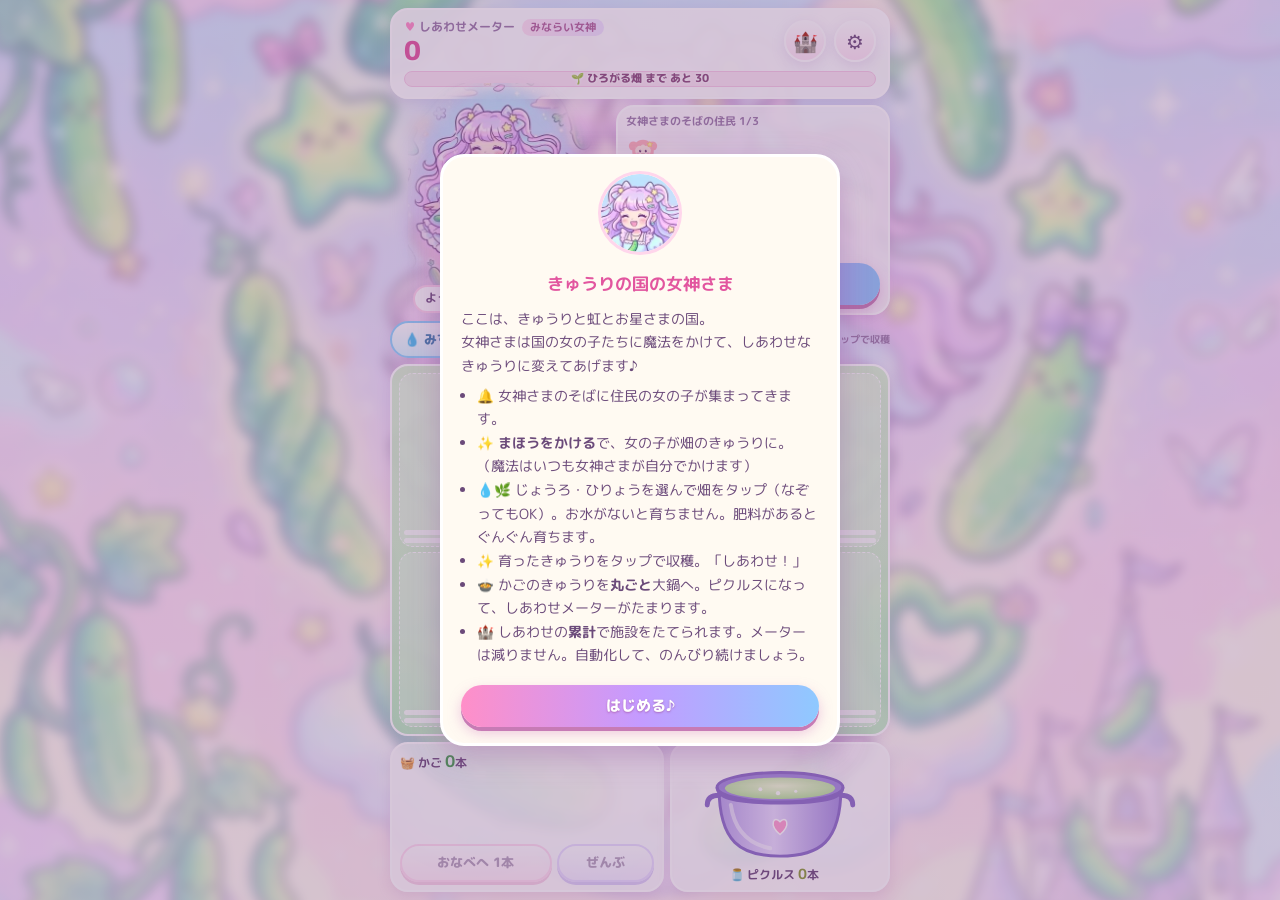
==== index.html @ 70f8a202 "きゅうり育成ゲーム「きゅうりの国の女神さま」を追加 女神さまの魔法で住民をきゅうりにし、水やり・肥料で育てて収穫、 丸ごと大鍋に入れてピクルスにし、しあわせメーターをためる放置系ゲーム。 累計しあわせ" ====
<!doctype html>
<html lang="ja">
<head>
<meta charset="utf-8">
<meta name="viewport" content="width=device-width, initial-scale=1, viewport-fit=cover, user-scalable=no">
<title>きゅうりの国の女神さま</title>
<meta name="description" content="女神さまの魔法で住民の女の子をきゅうりに。育てて収穫して、大鍋でピクルスにして、しあわせメーターをためよう。">
<meta name="theme-color" content="#f7d6ef">
<link rel="icon" href="assets/goddess_face.webp">
<link rel="preconnect" href="https://fonts.googleapis.com">
<link rel="preconnect" href="https://fonts.gstatic.com" crossorigin>
<link href="https://fonts.googleapis.com/css2?family=M+PLUS+Rounded+1c:wght@500;700;800&display=swap" rel="stylesheet">
<link rel="stylesheet" href="style.css">
</head>
<body>
<!-- 共有グラデーション定義 -->
<svg class="defs" aria-hidden="true" width="0" height="0">
  <defs>
    <linearGradient id="g-cuke" x1="0" y1="0" x2="0" y2="1">
      <stop offset="0" stop-color="#b6f09e"/><stop offset=".5" stop-color="#6fcf62"/><stop offset="1" stop-color="#3f9e47"/>
    </linearGradient>
    <linearGradient id="g-pickle" x1="0" y1="0" x2="0" y2="1">
      <stop offset="0" stop-color="#d6d98a"/><stop offset=".5" stop-color="#9fae4f"/><stop offset="1" stop-color="#6f7f34"/>
    </linearGradient>
    <linearGradient id="g-pot" x1="0" y1="0" x2="1" y2="0">
      <stop offset="0" stop-color="#b9a3ea"/><stop offset=".45" stop-color="#e9dcff"/><stop offset="1" stop-color="#a48ce0"/>
    </linearGradient>
    <radialGradient id="g-brine" cx=".5" cy=".4" r=".6">
      <stop offset="0" stop-color="#f3ffd8"/><stop offset="1" stop-color="#b7e39a"/>
    </radialGradient>
    <linearGradient id="g-soil" x1="0" y1="0" x2="0" y2="1">
      <stop offset="0" stop-color="#e8c3a6"/><stop offset="1" stop-color="#c69476"/>
    </linearGradient>
  </defs>
</svg>

<div id="app">
  <header id="top">
    <div class="meter-row">
      <div class="meter-main">
        <div class="meter-label"><span class="heart">♥</span> しあわせメーター <span id="title-name" class="title-name"></span></div>
        <div class="meter-num" id="happy">0</div>
      </div>
      <button id="btn-fac" class="round-btn" aria-label="施設">🏰<span id="fac-badge" class="badge" hidden>!</span></button>
      <button id="btn-menu" class="round-btn" aria-label="メニュー">⚙️</button>
    </div>
    <div class="bar"><div id="meter-fill" class="bar-fill"></div><div id="meter-text" class="bar-text"></div></div>
  </header>

  <section id="stage">
    <div id="goddess-wrap">
      <img id="goddess" src="assets/goddess.webp" alt="きゅうりの女神さま" draggable="false">
      <div id="speech" class="speech">ようこそ、きゅうりの国へ♪</div>
    </div>
    <div id="crowd">
      <div class="crowd-head">女神さまのそばの住民 <span id="queue-count">0/3</span></div>
      <div id="queue"></div>
      <button id="btn-magic" class="magic-btn">✨ まほうをかける ✨</button>
    </div>
  </section>

  <nav id="tools">
    <button class="tool active" data-tool="water">💧 みずやり</button>
    <button class="tool" data-tool="fert">🌿 ひりょう</button>
    <div class="tool-hint">なぞってもOK・育ったらタップで収穫</div>
  </nav>

  <main id="field"></main>

  <footer id="bottom">
    <div id="basket-box">
      <div class="basket-head">🧺 かご <b id="basket-count">0</b>本</div>
      <div id="basket-view"></div>
      <div class="basket-btns">
        <button id="btn-pot1" class="pill">おなべへ 1本</button>
        <button id="btn-potall" class="pill alt">ぜんぶ</button>
      </div>
    </div>
    <div id="pot-box">
      <div id="pot" role="button" aria-label="大鍋（タップで1本入れる）"></div>
      <div class="pot-info">🫙 ピクルス <b id="pickles">0</b>本　<span id="pot-count"></span></div>
    </div>
  </footer>
</div>

<!-- 施設・メニュー -->
<div id="drawer" class="drawer" hidden>
  <div class="drawer-panel">
    <div class="drawer-head">
      <div class="tabs">
        <button class="tab active" data-tab="fac">🏰 施設</button>
        <button class="tab" data-tab="stats">📖 きろく</button>
        <button class="tab" data-tab="settings">⚙️ せってい</button>
      </div>
      <button id="drawer-close" class="round-btn small" aria-label="とじる">✕</button>
    </div>
    <div class="drawer-body">
      <div class="tab-page" data-page="fac">
        <p class="note">しあわせメーターの<b>累計</b>で施設をたてたりレベルアップできます。メーターは減りません♪<br>※住民に魔法をかけるのは、いつでも女神さまのお仕事です。</p>
        <div id="fac-list"></div>
      </div>
      <div class="tab-page" data-page="stats" hidden><div id="stats"></div></div>
      <div class="tab-page" data-page="settings" hidden>
        <label class="setting"><input type="checkbox" id="opt-sound" checked> 効果音</label>
        <label class="setting"><input type="checkbox" id="opt-anim" checked> 自動施設のエフェクトを表示</label>
        <p class="note">データはこのブラウザに自動保存されます。とじている間も施設はゆっくり働きます（最大8時間ぶん）。</p>
        <button id="btn-howto" class="pill">あそびかた</button>
        <button id="btn-reset" class="pill danger">さいしょからやりなおす</button>
      </div>
    </div>
  </div>
</div>

<div id="modal" class="modal" hidden>
  <div class="modal-card">
    <img src="assets/goddess_face.webp" alt="" class="modal-face">
    <div id="modal-body"></div>
    <button id="modal-ok" class="magic-btn">はーい♪</button>
  </div>
</div>

<div id="toast"></div>
<div id="fx"></div>

<script src="game.js"></script>
</body>
</html>
---- style.css ----
:root{
  --ink:#6b4a7a;
  --ink-soft:#9a7aa8;
  --pink:#ff8fc8;
  --pink-soft:#ffd6ec;
  --lav:#c9b3f5;
  --mint:#8fe0a6;
  --cream:#fffaf2;
  --card:rgba(255,255,255,.78);
  --card-strong:rgba(255,255,255,.92);
  --line:#f1c7e3;
  --shadow:0 4px 14px rgba(160,100,180,.18);
}
*{box-sizing:border-box;-webkit-tap-highlight-color:transparent}
html,body{margin:0;height:100%;overflow:hidden}
body{
  font-family:"M PLUS Rounded 1c","Hiragino Maru Gothic ProN","Rounded Mplus 1c",system-ui,sans-serif;
  color:var(--ink);
  background:#f6dff3;
  user-select:none;-webkit-user-select:none;
}
body::before{
  content:"";position:fixed;inset:-20px;z-index:-2;
  background:url(assets/world.webp) center/cover no-repeat;
  filter:blur(6px) saturate(1.05);
}
body::after{
  content:"";position:fixed;inset:0;z-index:-1;
  background:linear-gradient(180deg,rgba(255,240,250,.35),rgba(255,250,255,.55));
}
button{font:inherit;color:inherit;cursor:pointer;border:none;background:none}
.defs{position:absolute;width:0;height:0;overflow:hidden}

#app{
  max-width:520px;height:100vh;height:100dvh;margin:0 auto;
  display:flex;flex-direction:column;gap:6px;
  padding:max(8px,env(safe-area-inset-top)) 10px max(8px,env(safe-area-inset-bottom));
}

/* ---------- header ---------- */
#top{background:var(--card-strong);border-radius:18px;padding:8px 12px 10px;box-shadow:var(--shadow);border:2px solid #fff}
.meter-row{display:flex;align-items:center;gap:8px}
.meter-main{flex:1;min-width:0}
.meter-label{font-size:12px;font-weight:700;color:var(--ink-soft);white-space:nowrap;overflow:hidden;text-overflow:ellipsis}
.heart{color:var(--pink)}
.title-name{display:inline-block;margin-left:4px;padding:0 8px;border-radius:10px;background:linear-gradient(90deg,#ffe3f3,#efe3ff);color:#b0609a;font-size:11px}
.meter-num{font-size:26px;font-weight:800;line-height:1.1;color:#e2559f;letter-spacing:.02em;text-shadow:0 2px 0 #fff}
.round-btn{position:relative;width:42px;height:42px;border-radius:50%;background:linear-gradient(180deg,#fff,#ffe7f5);box-shadow:var(--shadow);font-size:20px;border:2px solid #fff;flex:none}
.round-btn.small{width:34px;height:34px;font-size:15px}
.badge{position:absolute;top:-4px;right:-4px;min-width:20px;height:20px;border-radius:10px;background:#ff5fa8;color:#fff;font-size:12px;font-weight:800;line-height:20px;padding:0 5px;animation:pulse 1s infinite}
.bar{position:relative;height:16px;margin-top:6px;border-radius:9px;background:#fbe6f3;overflow:hidden;border:1.5px solid #f6cbe5}
.bar-fill{height:100%;width:0;border-radius:9px;background:linear-gradient(90deg,#ffb3dc,#ff7fbf,#c79bff);transition:width .3s}
.bar-fill.full{background:linear-gradient(90deg,#ffd36e,#ff8fc8,#a98bff,#7fd6ff,#a98bff,#ff8fc8,#ffd36e);background-size:200% 100%;animation:shine 2s linear infinite}
.bar-text{position:absolute;inset:0;text-align:center;font-size:10.5px;font-weight:800;line-height:13px;color:#8a4a7a;text-shadow:0 0 3px #fff,0 0 3px #fff}

/* ---------- stage ---------- */
#stage{display:flex;gap:6px;align-items:stretch;height:clamp(150px,25vh,210px);flex:none}
#goddess-wrap{position:relative;width:44%;flex:none}
#goddess{position:absolute;left:50%;bottom:-4px;height:112%;transform:translateX(-50%);animation:float 3.2s ease-in-out infinite;cursor:pointer;filter:drop-shadow(0 6px 10px rgba(200,120,200,.35));pointer-events:auto}
#goddess.cast{animation:castpose .6s ease}
.speech{position:absolute;left:0;right:0;bottom:2px;margin:auto;width:max-content;max-width:100%;background:#fff;border-radius:14px;padding:4px 10px;font-size:11.5px;font-weight:700;box-shadow:var(--shadow);border:2px solid var(--pink-soft);z-index:2;text-align:center;line-height:1.35}
.speech::after{content:"";position:absolute;top:-8px;left:50%;margin-left:-6px;border:6px solid transparent;border-bottom-color:#fff;border-top:0}
#crowd{flex:1;min-width:0;display:flex;flex-direction:column;background:var(--card);border-radius:18px;padding:6px 8px 8px;box-shadow:var(--shadow);border:2px solid #fff}
.crowd-head{font-size:11px;font-weight:700;color:var(--ink-soft)}
#queue{flex:1;display:flex;flex-wrap:wrap;align-content:flex-start;gap:2px;overflow:hidden;padding-top:2px}
.girl{width:34px;height:46px;position:relative;animation:hop 1.6s ease-in-out infinite}
.girl svg{width:100%;height:100%;display:block}
.girl .gname{position:absolute;bottom:-3px;left:-6px;right:-6px;text-align:center;font-size:8px;font-weight:800;color:#a05a90;text-shadow:0 0 2px #fff,0 0 2px #fff}
.girl.enter{animation:enter .5s ease-out,hop 1.6s .5s ease-in-out infinite}
.magic-btn{margin-top:4px;padding:10px 8px;border-radius:999px;font-weight:800;font-size:15px;color:#fff;
  background:linear-gradient(90deg,#ff8fc8,#c49bff,#8fc9ff,#c49bff,#ff8fc8);background-size:200% 100%;animation:shine 4s linear infinite;
  box-shadow:0 4px 0 #c77bb5,0 6px 14px rgba(200,100,180,.35);text-shadow:0 1px 2px rgba(150,60,130,.5);transition:transform .08s}
.magic-btn:active{transform:translateY(3px);box-shadow:0 1px 0 #c77bb5}
.magic-btn:disabled{filter:grayscale(.6) opacity(.7);animation:none}

/* ---------- tools ---------- */
#tools{display:flex;gap:6px;align-items:center;flex:none}
.tool{padding:7px 12px;border-radius:999px;background:var(--card);font-weight:800;font-size:13px;border:2px solid #fff;box-shadow:var(--shadow)}
.tool.active{background:linear-gradient(180deg,#fff,#d9f5ff);border-color:#8fd3ff;color:#3b7fb0}
.tool[data-tool=fert].active{background:linear-gradient(180deg,#fff,#dcf7d8);border-color:#8fdc95;color:#3f8a4a}
.tool-hint{flex:1;font-size:10px;color:var(--ink-soft);font-weight:700;text-align:right;line-height:1.2}

/* ---------- field ---------- */
#field{flex:1;min-height:0;display:grid;gap:5px;padding:7px;border-radius:18px;
  background:linear-gradient(180deg,rgba(214,247,206,.85),rgba(186,236,190,.85));
  border:2px solid #fff;box-shadow:var(--shadow);touch-action:none}
.plot{position:relative;min-width:0;min-height:0;border-radius:14px;background:rgba(255,255,255,.45);border:1.5px solid rgba(255,255,255,.9);overflow:hidden;cursor:pointer;display:flex;flex-direction:column}
.plot .art{flex:1;min-height:0;position:relative}
.plot .art svg{position:absolute;inset:0;width:100%;height:100%}
.plot .pbars{display:flex;gap:2px;padding:0 4px 3px}
.pbar{flex:1;height:5px;border-radius:3px;background:rgba(255,255,255,.8);overflow:hidden}
.pbar i{display:block;height:100%;width:0}
.pbar.w i{background:#6cc4ff}
.pbar.f i{background:#86d47a}
.pbar.g{flex:none;width:100%}
.pbar.g i{background:linear-gradient(90deg,#ffd36e,#ff9fd0)}
.plot .pname{position:absolute;top:2px;left:4px;font-size:9px;font-weight:800;color:#8a5a8a;text-shadow:0 0 2px #fff,0 0 2px #fff;white-space:nowrap}
.plot .warn{position:absolute;top:1px;right:3px;font-size:12px;animation:pulse 1s infinite}
.plot.empty{background:rgba(255,255,255,.25);border-style:dashed}
.plot.empty .art::after{content:"あき地";position:absolute;inset:0;display:flex;align-items:center;justify-content:center;font-size:11px;font-weight:800;color:rgba(130,150,110,.7)}
.plot.ready{background:radial-gradient(circle,rgba(255,255,220,.95),rgba(255,236,250,.7));border-color:#ffd36e;animation:glow 1.2s ease-in-out infinite}
.plot.hit{animation:hit .25s}
.plot.small .pname{font-size:8px}

/* ---------- bottom ---------- */
#bottom{display:flex;gap:6px;height:clamp(118px,18vh,150px);flex:none}
#basket-box{flex:1;min-width:0;display:flex;flex-direction:column;background:var(--card);border-radius:18px;padding:6px 8px 8px;box-shadow:var(--shadow);border:2px solid #fff}
.basket-head{font-size:12px;font-weight:700}
.basket-head b{font-size:16px;color:#3f9e47}
#basket-view{flex:1;min-height:0;display:flex;flex-wrap:wrap;align-content:flex-start;gap:0 2px;overflow:hidden;padding:2px 0}
#basket-view svg{width:30px;height:15px}
.basket-btns{display:flex;gap:5px}
.pill{flex:1;padding:8px 6px;border-radius:999px;font-weight:800;font-size:12.5px;background:linear-gradient(180deg,#fff,#ffe1f1);border:2px solid #ffc1e2;box-shadow:0 3px 0 #f0a8cf;transition:transform .08s}
.pill:active{transform:translateY(2px);box-shadow:0 1px 0 #f0a8cf}
.pill.alt{flex:.6;background:linear-gradient(180deg,#fff,#ece2ff);border-color:#d3c0ff;box-shadow:0 3px 0 #bba5ef}
.pill:disabled{opacity:.5}
.pill.danger{background:linear-gradient(180deg,#fff,#ffe0e0);border-color:#ffb0b0;box-shadow:0 3px 0 #e99}
#pot-box{width:44%;flex:none;display:flex;flex-direction:column;align-items:center;background:var(--card);border-radius:18px;padding:2px 4px 6px;box-shadow:var(--shadow);border:2px solid #fff}
#pot{flex:1;min-height:0;width:100%;cursor:pointer;position:relative}
#pot svg{position:absolute;inset:0;width:100%;height:100%}
#pot.splash{animation:hit .3s}
.pot-info{font-size:11.5px;font-weight:700;white-space:nowrap}
.pot-info b{color:#8a9a34;font-size:14px}
#pot-count{font-size:10px;color:var(--ink-soft)}
.bob{animation:bob 2.4s ease-in-out infinite;transform-box:fill-box;transform-origin:center}
.steam{animation:steam 3s ease-in infinite;opacity:0}
.bubble{animation:bubble 2.2s ease-in infinite}

/* ---------- drawer ---------- */
.drawer{position:fixed;inset:0;z-index:20;background:rgba(120,70,130,.25);display:flex;align-items:flex-end;justify-content:center}
.drawer[hidden],.modal[hidden]{display:none}
.drawer-panel{width:100%;max-width:520px;height:82dvh;height:82vh;background:var(--cream);border-radius:22px 22px 0 0;display:flex;flex-direction:column;box-shadow:0 -6px 24px rgba(150,80,160,.3);animation:slideup .25s ease-out;border:3px solid #fff;border-bottom:0}
.drawer-head{display:flex;align-items:center;gap:8px;padding:10px 12px 6px;border-bottom:2px dashed var(--line)}
.tabs{flex:1;display:flex;gap:4px}
.tab{padding:7px 10px;border-radius:12px;font-weight:800;font-size:13px;background:#fbeef7}
.tab.active{background:linear-gradient(180deg,#ffd6ec,#efdcff);color:#a0408a}
.drawer-body{flex:1;overflow-y:auto;padding:10px 12px 24px;-webkit-overflow-scrolling:touch}
.note{font-size:12px;line-height:1.6;background:#fff;border-radius:12px;padding:8px 10px;margin:0 0 10px;border:1.5px solid var(--line)}
.fac{display:flex;gap:10px;align-items:center;background:#fff;border-radius:16px;padding:9px 10px;margin-bottom:8px;border:2px solid #f6e1ef;box-shadow:0 2px 6px rgba(160,100,180,.1)}
.fac.can{border-color:#ffb3dc;background:linear-gradient(90deg,#fff,#fff3fa)}
.fac.locked .fac-icon{filter:grayscale(1) opacity(.45)}
.fac-icon{font-size:30px;width:44px;height:44px;flex:none;display:flex;align-items:center;justify-content:center;background:#fdf2fa;border-radius:12px}
.fac-main{flex:1;min-width:0}
.fac-name{font-weight:800;font-size:14px}
.fac-name small{font-size:11px;color:#e2559f;margin-left:4px}
.fac-desc{font-size:11px;line-height:1.45;color:var(--ink-soft)}
.fac-eff{font-size:11px;font-weight:700;color:#5a8a4a;margin-top:2px}
.fac-prog{height:6px;border-radius:3px;background:#f5e6f0;margin-top:4px;overflow:hidden}
.fac-prog i{display:block;height:100%;background:linear-gradient(90deg,#ffb3dc,#c79bff)}
.fac-btn{flex:none;width:76px;padding:8px 2px;border-radius:12px;font-weight:800;font-size:12px;line-height:1.25;background:#f3eaf1;color:#b9a0b5}
.fac-btn.on{background:linear-gradient(180deg,#ff9fd0,#c99bff);color:#fff;box-shadow:0 3px 0 #b77fc0;animation:pulse 1.2s infinite}
.fac-btn.max{background:#fff3c9;color:#b08a2a}
#stats{font-size:13px;line-height:1.9}
#stats .row{display:flex;justify-content:space-between;border-bottom:1px dashed var(--line);padding:2px 4px}
#stats .row b{color:#e2559f}
#stats h3{font-size:14px;margin:14px 0 4px}
#stats .names{font-size:11px;line-height:1.7;color:var(--ink-soft)}
.setting{display:flex;align-items:center;gap:8px;font-weight:700;font-size:14px;padding:8px 4px}
.setting input{width:20px;height:20px;accent-color:#ff8fc8}
.tab-page .pill{display:block;width:100%;margin:10px 0}

/* ---------- modal / toast / fx ---------- */
.modal{position:fixed;inset:0;z-index:30;background:rgba(120,70,130,.3);display:flex;align-items:center;justify-content:center;padding:16px}
.modal-card{width:100%;max-width:400px;max-height:90vh;overflow-y:auto;background:var(--cream);border-radius:24px;padding:18px 18px 16px;text-align:center;border:3px solid #fff;box-shadow:0 10px 30px rgba(150,80,160,.35);animation:pop .3s ease-out}
.modal-face{width:84px;height:84px;border-radius:50%;border:3px solid #ffd6ec;margin-top:-4px}
#modal-body{font-size:13.5px;line-height:1.75;text-align:left;margin:8px 0 14px}
#modal-body h2{font-size:17px;text-align:center;margin:2px 0 8px;color:#e2559f}
#modal-body ul{padding-left:1.2em;margin:6px 0}
#modal-ok{width:100%}
#toast{position:fixed;left:50%;top:84px;transform:translateX(-50%);z-index:40;display:flex;flex-direction:column;gap:6px;align-items:center;pointer-events:none;width:92%;max-width:460px}
.toast{background:#fff;border-radius:999px;padding:8px 16px;font-weight:800;font-size:13px;box-shadow:var(--shadow);border:2px solid #ffc1e2;animation:toast 3.2s ease forwards;text-align:center}
#fx{position:fixed;inset:0;pointer-events:none;z-index:25;overflow:hidden}
.float{position:absolute;font-weight:800;white-space:nowrap;transform:translate(-50%,-50%);text-shadow:0 0 3px #fff,0 0 3px #fff,0 0 5px #fff}
.shiawase{background:#fff;color:#ff5fa8;border-radius:14px;padding:3px 9px;font-size:13px;border:2px solid #ffb3dc;box-shadow:0 3px 8px rgba(255,120,190,.35);text-shadow:none}
.shiawase.big{font-size:15px;background:linear-gradient(90deg,#fff6c9,#ffe3f3);border-color:#ffd36e}
.plus{color:#e2559f;font-size:15px}
.plus.crit{color:#ff9a1f;font-size:18px}
.mini{font-size:16px}
.fly{position:absolute;width:44px;height:22px;margin:-11px 0 0 -22px}
.fly svg{width:100%;height:100%}
.flygirl{position:absolute;width:34px;height:46px;margin:-23px 0 0 -17px}
.flygirl svg{width:100%;height:100%}

@keyframes float{0%,100%{transform:translate(-50%,0)}50%{transform:translate(-50%,-7px)}}
@keyframes castpose{0%{transform:translate(-50%,0) scale(1)}40%{transform:translate(-50%,-10px) scale(1.06) rotate(-3deg)}100%{transform:translate(-50%,0) scale(1)}}
@keyframes hop{0%,100%{transform:translateY(0)}50%{transform:translateY(-3px)}}
@keyframes enter{from{transform:translateX(30px);opacity:0}to{transform:none;opacity:1}}
@keyframes shine{from{background-position:0 0}to{background-position:200% 0}}
@keyframes pulse{0%,100%{transform:scale(1)}50%{transform:scale(1.08)}}
@keyframes glow{0%,100%{box-shadow:0 0 0 rgba(255,210,110,0)}50%{box-shadow:0 0 12px rgba(255,200,90,.9)}}
@keyframes hit{0%{transform:scale(1)}50%{transform:scale(.92)}100%{transform:scale(1)}}
@keyframes bob{0%,100%{transform:translateY(0) rotate(-4deg)}50%{transform:translateY(-3px) rotate(4deg)}}
@keyframes steam{0%{opacity:0;transform:translateY(0)}30%{opacity:.7}100%{opacity:0;transform:translateY(-22px)}}
@keyframes bubble{0%{opacity:0;transform:translateY(0)}20%{opacity:1}100%{opacity:0;transform:translateY(-8px)}}
@keyframes slideup{from{transform:translateY(40%)}to{transform:none}}
@keyframes pop{from{transform:scale(.85);opacity:0}to{transform:none;opacity:1}}
@keyframes toast{0%{opacity:0;transform:translateY(-10px)}10%,80%{opacity:1;transform:none}100%{opacity:0;transform:translateY(-6px)}}

@media (max-height:640px){
  #stage{height:140px}
  .magic-btn{padding:7px 6px;font-size:13px}
  #bottom{height:108px}
  .meter-num{font-size:22px}
}
@media (prefers-reduced-motion:reduce){
  *{animation-duration:.001s!important;animation-iteration-count:1!important}
}
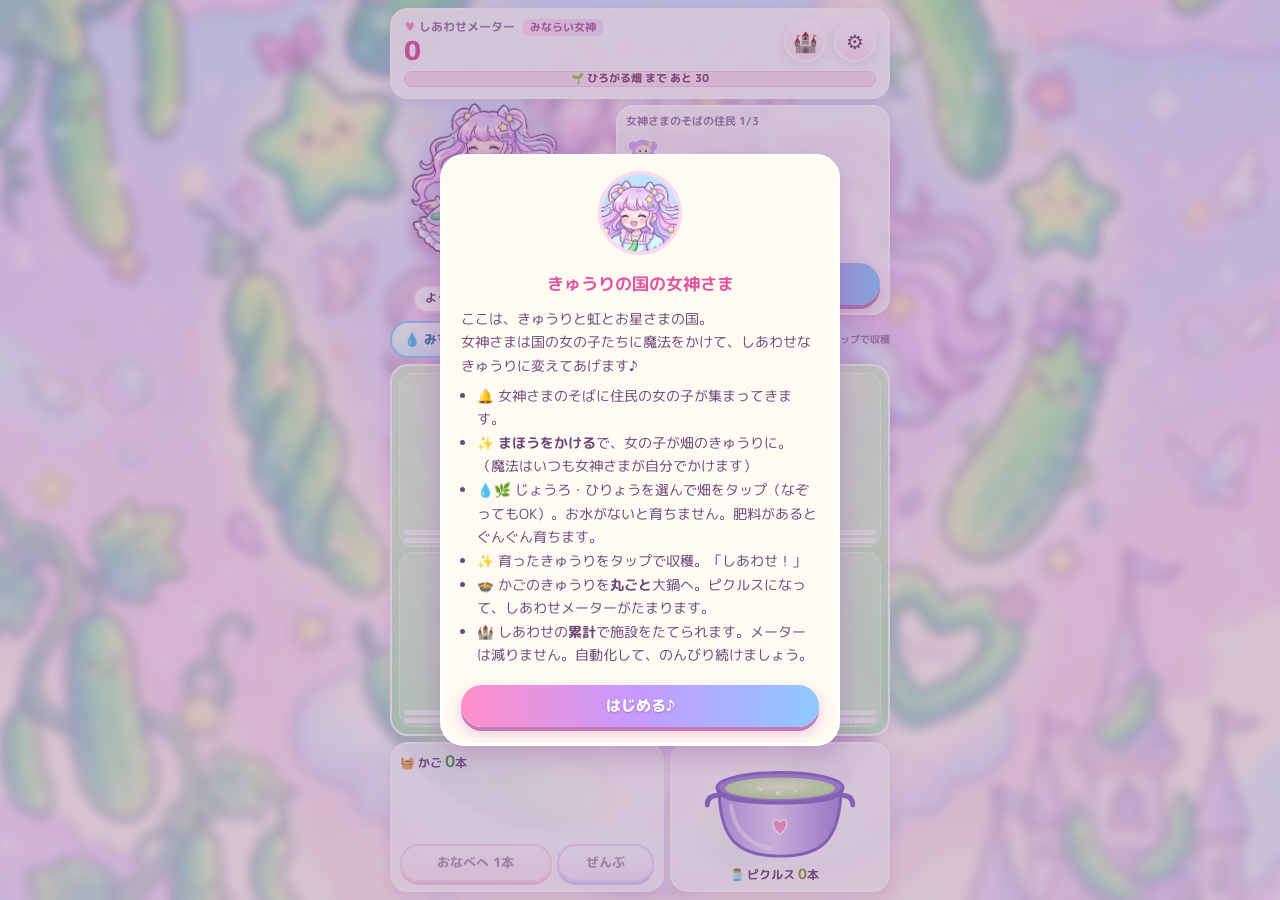
==== commit 35512fa7: "女神さまの透過立ち絵アニメーションをゲーム本体に組み込み - #goddess を GoddessAnim（anim/）で表示し、上下動・傾き・まばたきを適用 - 女神さまタップ（goddess:ta" ====
--- a/index.html
+++ b/index.html
@@ -10,6 +10,8 @@
 <link rel="preconnect" href="https://fonts.googleapis.com">
 <link rel="preconnect" href="https://fonts.gstatic.com" crossorigin>
 <link href="https://fonts.googleapis.com/css2?family=M+PLUS+Rounded+1c:wght@500;700;800&display=swap" rel="stylesheet">
+<link rel="preload" as="image" href="assets/skins/default/base.webp">
+<link rel="stylesheet" href="anim/goddess-anim.css">
 <link rel="stylesheet" href="style.css">
 </head>
 <body>
@@ -49,7 +51,7 @@
 
   <section id="stage">
     <div id="goddess-wrap">
-      <img id="goddess" src="assets/goddess.webp" alt="きゅうりの女神さま" draggable="false">
+      <div id="goddess" title="タップで魔法をかける"></div>
       <div id="speech" class="speech">ようこそ、きゅうりの国へ♪</div>
     </div>
     <div id="crowd">
@@ -103,6 +105,7 @@
       <div class="tab-page" data-page="settings" hidden>
         <label class="setting"><input type="checkbox" id="opt-sound" checked> 効果音</label>
         <label class="setting"><input type="checkbox" id="opt-anim" checked> 自動施設のエフェクトを表示</label>
+        <label class="setting"><input type="checkbox" id="opt-goddess" checked> 女神さまのアニメーション</label>
         <p class="note">データはこのブラウザに自動保存されます。とじている間も施設はゆっくり働きます（最大8時間ぶん）。</p>
         <button id="btn-howto" class="pill">あそびかた</button>
         <button id="btn-reset" class="pill danger">さいしょからやりなおす</button>
@@ -122,6 +125,7 @@
 <div id="toast"></div>
 <div id="fx"></div>
 
+<script src="anim/goddess-anim.js"></script>
 <script src="game.js"></script>
 </body>
 </html>
--- a/anim/goddess-anim.css
+++ b/anim/goddess-anim.css
@@ -0,0 +1,49 @@
+/* GoddessAnim — 一枚絵キャラクター用の軽量待機アニメーション
+   transform / opacity だけを動かすので、スマホでもGPU合成で軽く動きます。
+   画像の内容は知りません（スキンは skin.json で差し替え）。 */
+
+.ga-root{
+  position:relative;width:100%;height:100%;
+  --ga-bob-px:6px; --ga-bob-sec:3.4s;
+  --ga-tilt-deg:1.2deg; --ga-tilt-sec:5.6s;
+  --ga-breathe:1.012; --ga-breathe-sec:2.8s;
+  --ga-pivot-x:50%; --ga-pivot-y:60%;
+  touch-action:manipulation;
+  -webkit-tap-highlight-color:transparent;
+}
+.ga-layer{position:absolute;inset:0}
+.ga-bob{animation:ga-bob var(--ga-bob-sec) ease-in-out infinite alternate;will-change:transform}
+.ga-sway{animation:ga-sway var(--ga-tilt-sec) ease-in-out infinite alternate;transform-origin:var(--ga-pivot-x) var(--ga-pivot-y)}
+.ga-breathe{animation:ga-breathe var(--ga-breathe-sec) ease-in-out infinite alternate;transform-origin:50% 100%}
+.ga-react{transform-origin:50% 100%}
+
+.ga-frame{
+  position:absolute;inset:0;width:100%;height:100%;
+  object-fit:contain;object-position:50% 100%;
+  pointer-events:none;user-select:none;-webkit-user-select:none;-webkit-user-drag:none;
+}
+.ga-blink{opacity:0}
+.ga-root.ga-blinking .ga-blink{opacity:1}
+
+/* 停止中・画面外ではアニメーションを一時停止（位置はその場で止まる） */
+.ga-root.ga-paused .ga-bob,
+.ga-root.ga-paused .ga-sway,
+.ga-root.ga-paused .ga-breathe{animation-play-state:paused}
+
+@keyframes ga-bob{
+  from{transform:translateY(calc(var(--ga-bob-px) * .5))}
+  to{transform:translateY(calc(var(--ga-bob-px) * -.5))}
+}
+@keyframes ga-sway{
+  from{transform:rotate(calc(var(--ga-tilt-deg) * -1))}
+  to{transform:rotate(var(--ga-tilt-deg))}
+}
+@keyframes ga-breathe{
+  from{transform:scale(1,1)}
+  to{transform:scale(calc(2 - var(--ga-breathe)),var(--ga-breathe))}
+}
+
+/* 動きを減らす設定の端末では、上下動・傾きを止める（まばたきとタップ反応は控えめに残す） */
+@media (prefers-reduced-motion:reduce){
+  .ga-bob,.ga-sway,.ga-breathe{animation:none}
+}
--- a/style.css
+++ b/style.css
@@ -56,8 +56,10 @@
 /* ---------- stage ---------- */
 #stage{display:flex;gap:6px;align-items:stretch;height:clamp(150px,25vh,210px);flex:none}
 #goddess-wrap{position:relative;width:44%;flex:none}
-#goddess{position:absolute;left:50%;bottom:-4px;height:112%;transform:translateX(-50%);animation:float 3.2s ease-in-out infinite;cursor:pointer;filter:drop-shadow(0 6px 10px rgba(200,120,200,.35));pointer-events:auto}
-#goddess.cast{animation:castpose .6s ease}
+#goddess{position:absolute;left:50%;bottom:-2px;height:104%;aspect-ratio:387/450;transform:translateX(-50%);cursor:pointer}
+#goddess .ga-base{filter:drop-shadow(0 6px 8px rgba(200,120,200,.35))}
+#goddess.fallback{height:112%;aspect-ratio:376/480}
+#goddess.fallback img{width:100%;height:100%;object-fit:contain}
 .speech{position:absolute;left:0;right:0;bottom:2px;margin:auto;width:max-content;max-width:100%;background:#fff;border-radius:14px;padding:4px 10px;font-size:11.5px;font-weight:700;box-shadow:var(--shadow);border:2px solid var(--pink-soft);z-index:2;text-align:center;line-height:1.35}
 .speech::after{content:"";position:absolute;top:-8px;left:50%;margin-left:-6px;border:6px solid transparent;border-bottom-color:#fff;border-top:0}
 #crowd{flex:1;min-width:0;display:flex;flex-direction:column;background:var(--card);border-radius:18px;padding:6px 8px 8px;box-shadow:var(--shadow);border:2px solid #fff}
@@ -181,8 +183,6 @@
 .flygirl{position:absolute;width:34px;height:46px;margin:-23px 0 0 -17px}
 .flygirl svg{width:100%;height:100%}
 
-@keyframes float{0%,100%{transform:translate(-50%,0)}50%{transform:translate(-50%,-7px)}}
-@keyframes castpose{0%{transform:translate(-50%,0) scale(1)}40%{transform:translate(-50%,-10px) scale(1.06) rotate(-3deg)}100%{transform:translate(-50%,0) scale(1)}}
 @keyframes hop{0%,100%{transform:translateY(0)}50%{transform:translateY(-3px)}}
 @keyframes enter{from{transform:translateX(30px);opacity:0}to{transform:none;opacity:1}}
 @keyframes shine{from{background-position:0 0}to{background-position:200% 0}}
